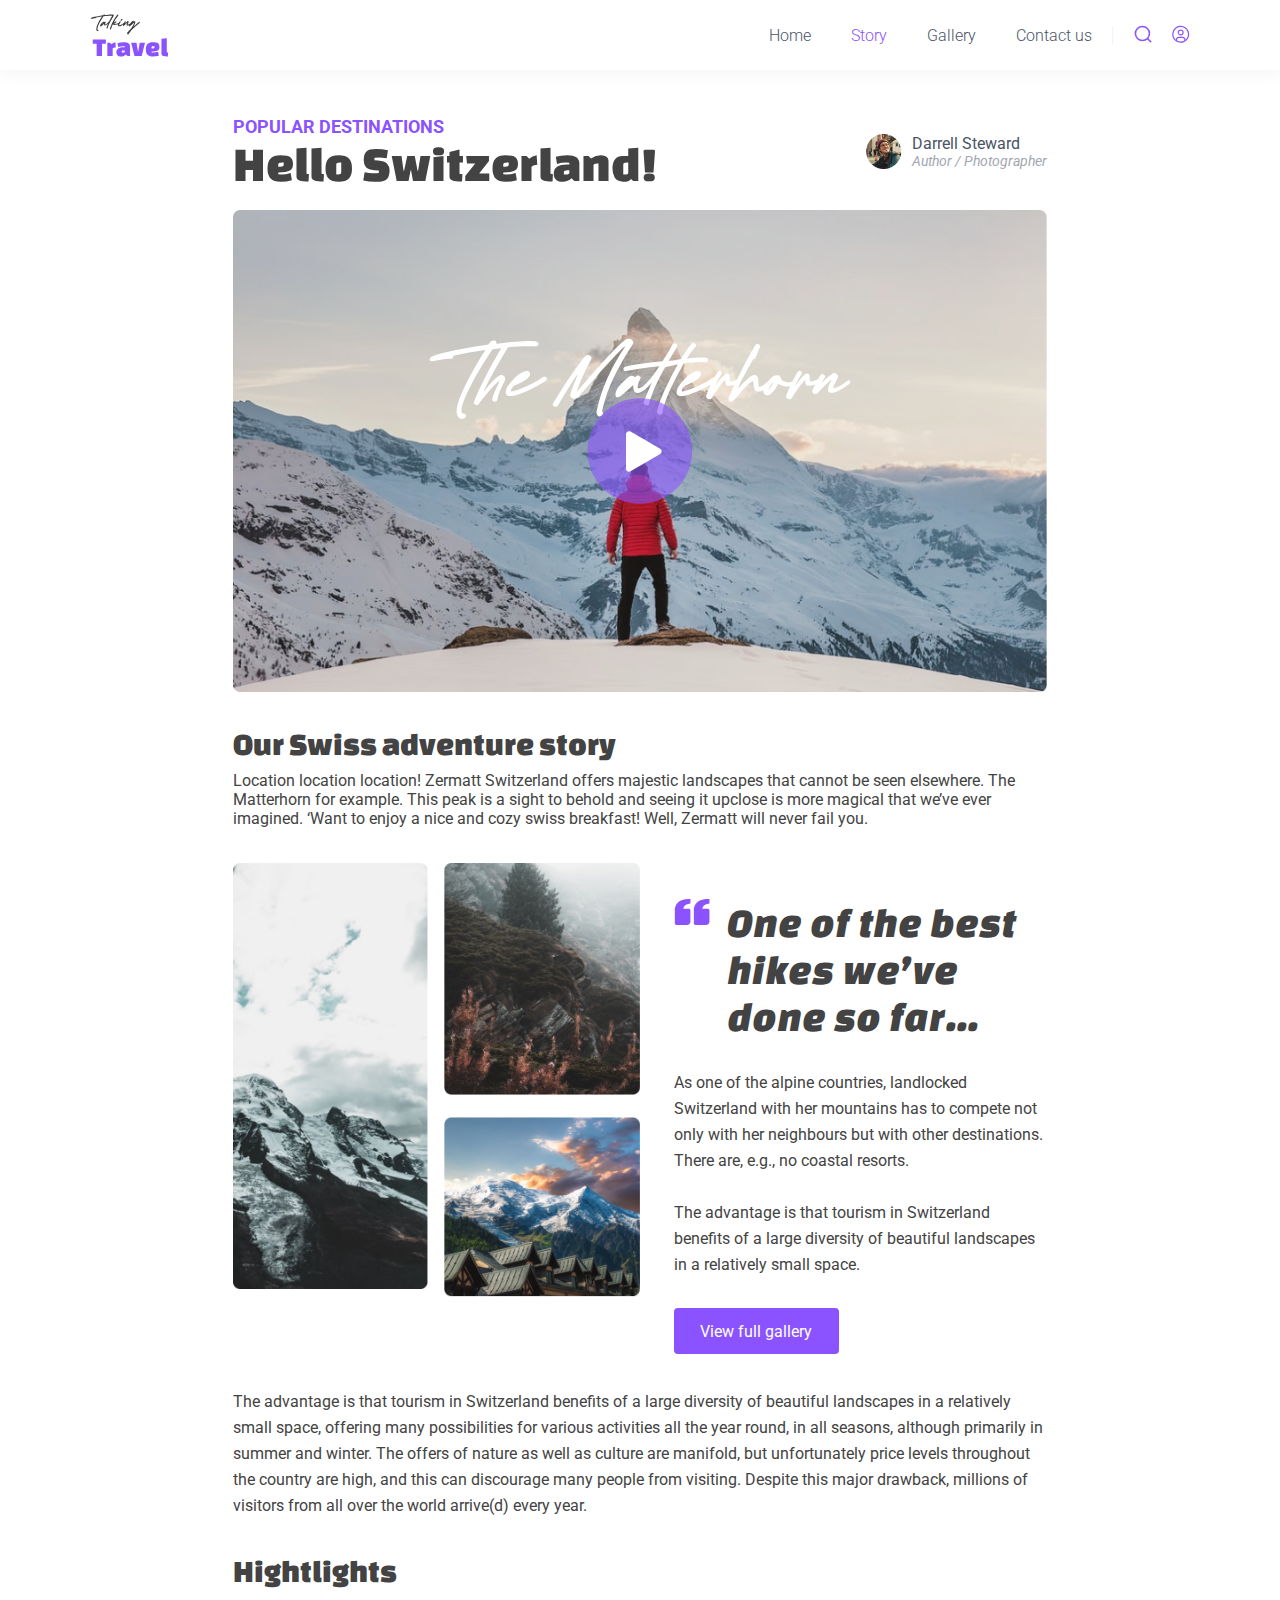
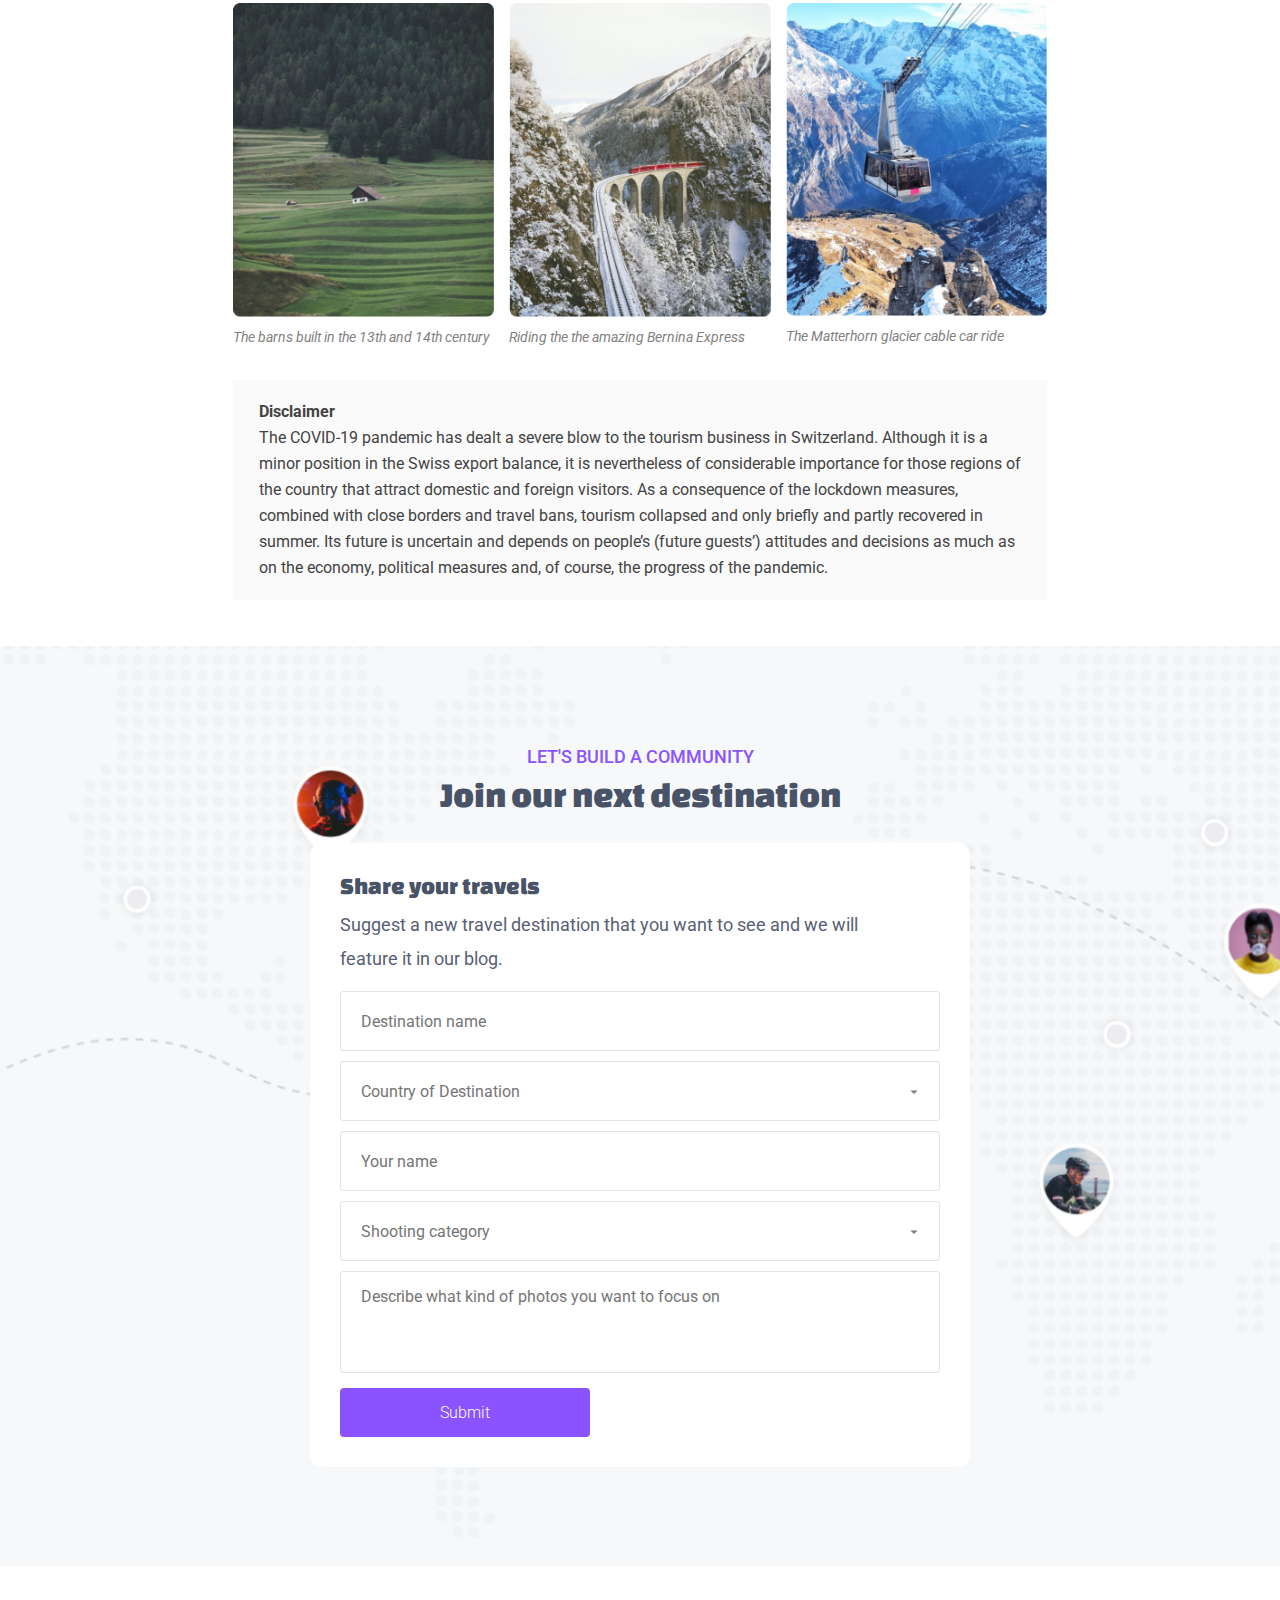
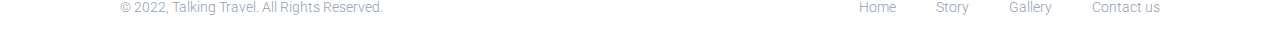
==== second.html @ 661da9ea "Second page done" ====
<!DOCTYPE html>
<html lang="en">

<head>
    <meta charset="UTF-8">
    <meta name="viewport" content="width=device-width, initial-scale=1.0">
    <title>Talking Travel</title>
    <link rel="preconnect" href="https://fonts.googleapis.com">
    <link rel="preconnect" href="https://fonts.gstatic.com" crossorigin>
    <link
        href="https://fonts.googleapis.com/css2?family=Roboto:ital,wght@0,100;0,300;0,400;0,500;0,700;0,900;1,100;1,300;1,400;1,500;1,700;1,900&display=swap"
        rel="stylesheet">
    <link href="https://fonts.googleapis.com/css2?family=Changa+One:ital@0;1&display=swap" rel="stylesheet">
    <link rel="stylesheet" href="src/style.css">
</head>

<body>
    <nav class="nav_section">
        <div class="nav_elements">
            <img src="src/img/logo.svg" alt="" class="logo">
            <div class="nav_menu_section">
                <ul class="nav_links">
                    <li class="nav_link">Home</li>
                    <li class="nav_link active_link">Story</li>
                    <li class="nav_link">Gallery</li>
                    <li class="nav_link">Contact us</li>
                </ul>
                <img src="src/img/line.svg" alt="">
                <button class="nav_menu_button">
                    <img src="src/img/search.svg" alt="">
                </button>
                <button class="nav_menu_button">
                    <img src="src/img/profile.svg" alt="">
                </button>
            </div>
        </div>
    </nav>
    <section class="main_content_grid">
        <div></div>
        <div class="blog_article_page">
            <section class="article_hero_section">
                <div class="article_hero_header">
                    <div class="article_hero_header_texts">
                        <span class="article_hero_header_category">POPULAR DESTINATIONS</span>
                        <span class="article_hero_header_title">Hello Switzerland!</span>
                    </div>
                    <div class="article_hero_header_author">
                        <div class="article_hero_header_author_avatar_container">
                            <img src="src/img/Avatar.png" alt="" class="article_hero_header_author_avatar">
                        </div>
                        <div class="article_hero_header_author_texts">
                            <span class="article_hero_header_author_name">Darrell Steward</span>
                            <span class="article_hero_header_author_status">Author / Photographer</span>
                        </div>
                    </div>
                </div>
                <div class="article_hero_video_container">
                    <img src="src/img/hero_video_play_button.svg" alt="" class="article_hero_video_button">
                    <img src="src/img/hero_video_title.svg" alt="" class="article_hero_video_title">
                    <img src="src/img/Article Hero Image.png" alt="" class="article_hero_video_background">
                </div>
            </section>
            <section class="paragraph">
                <span class="paragraph_title">Our Swiss adventure story</span>
                <span class="paragraph_description">Location location location! Zermatt Switzerland offers majestic landscapes that cannot be seen elsewhere. The Matterhorn for example. This peak is a sight to behold and seeing it upclose is more magical that we’ve ever imagined. ‘Want to enjoy a nice and cozy swiss breakfast! Well, Zermatt will never fail you.</span>
            </section>
            <section class="callout_container">
                <div class="callout_img_grid_container">
                    <div class="callout_main_img">
                        <img src="src/img/Callout Swiss Winter Image.png" alt="">
                    </div>
                    <div class="callout_second_img_grid">
                        <img src="src/img/Callout Switzerland Mountains Pop-up.png" alt="">
                        <img src="src/img/Callout Switzerland sunset image.png" alt="">
                    </div>
                </div>
                <div class="callout_content">
                    <div class="callout_title_container">
                        <img src="src/img/paragraph_title.svg" alt="" class="callout_title_img">
                        <span class="callout_title">One of the best hikes we’ve done so far...</span>
                    </div>
                    <div class="callout_text">
                        <span>As one of the alpine countries, landlocked Switzerland with her mountains has to compete not only with her neighbours but with other destinations. There are, e.g., no coastal resorts.</span> 
                        <br>
                        <br>
                        <span>The advantage is that tourism in Switzerland benefits of a large diversity of beautiful landscapes in a relatively small space.</span>
                    </div>
                    <button class="callout_button">View full gallery</button>
                </div>
            </section>
            <span class="callout_text">The advantage is that tourism in Switzerland benefits of a large diversity of beautiful landscapes in a relatively small space, offering many possibilities for various activities all the year round, in all seasons, although primarily in summer and winter. The offers of nature as well as culture are manifold, but unfortunately price levels throughout the country are high, and this can discourage many people from visiting. Despite this major drawback, millions of visitors from all over the world arrive(d) every year.</span>
            <section class="hightlights_section">
                <span class="hightlights_title">Hightlights</span>
                <div class="hightlights_grid">
                    <div class="hightlights_card">
                        <img src="src/img/Highlight Image.png" alt="">
                        <span class="hightlights_card_description">The barns built in the 13th and 14th century</span>
                    </div>
                    <div class="hightlights_card">
                        <img src="src/img/Highlight Image-2.png" alt="">
                        <span class="hightlights_card_description">Riding the the amazing Bernina Express</span>
                    </div>
                    <div class="hightlights_card">
                        <img src="src/img/Highlight Image-3.png" alt="">
                        <span class="hightlights_card_description">The Matterhorn glacier cable car ride</span>
                    </div>
                </div>
            </section>
            <section class="disclaimer_section">
                <span class="disclaimer_title">Disclaimer</span>
                <br>
                <span class="disclaimer_description">The COVID-19 pandemic has dealt a severe blow to the tourism business in Switzerland. Although it is a minor position in the Swiss export balance, it is nevertheless of considerable importance for those regions of the country that attract domestic and foreign visitors. As a consequence of the lockdown measures, combined with close borders and travel bans, tourism collapsed and only briefly and partly recovered in summer. Its future is uncertain and depends on people’s (future guests’) attitudes and decisions as much as on the economy, political measures and, of course, the progress of the pandemic.</span>
            </section>
        </div>
        <div></div>
    </section>
    <section class="share_wrapper" style="padding-top: 46px;">
        <section class="share_container">
            <div class="share_wrapper">
                <div class="discover_texts">
                    <span class="discover_category">LET'S BUILD A COMMUNITY</span>
                    <span class="discover_title">Join our next destination</span>
                </div>
                <div class="share_content_wrapper">
                    <div class="share_content">
                        <div class="share_texts">
                            <span class="share_content_title">Share your travels</span>
                            <span class="share_content_description">Suggest a new travel destination that you want to see
                                and we will feature it in our blog.</span>
                        </div>
                        <div class="share_inputs">
                            <input type="text" class="share_input" placeholder="Destination name">
                            <div class="dropdown-container">
                                <input list="countries" class="share_input" placeholder="Country of Destination">
                                <datalist id="countries">
                                    <option value="Austria">
                                    <option value="Russia">
                                    <option value="United Kingdom">
                                    <option value="United States">
                                </datalist>
                            </div>
                            <input type="text" class="share_input" placeholder="Your name">
                            <div class="dropdown-container">
                                <input list="categories" class="share_input" placeholder="Shooting category">
                                <datalist id="categories">
                                    <option value="Rifle Shooting">
                                    <option value="Pistol Shooting">
                                    <option value="Moving Target Shooting">
                                    <option value="Long-Range Shooting">
                                </datalist>
                            </div>
                            <textarea type="text" class="share_input"
                                placeholder="Describe what kind of photos you want to focus on"
                                style="height: 102px; vertical-align: top; padding-top: 15px; resize: none;"></textarea>
                        </div>
                        <button class="share_submit">Submit</button>
                    </div>
                </div>
            </div>
        </section>
    </section>
    <footer>
        <div class="footer_section">
            <div class="rights_reserved">
                <span>© 2022, Talking Travel. All Rights Reserved.</span>
            </div>
            <div class="list_container">
                <ul class="footer_links">
                    <li class="footer_link">Home</li>
                    <li class="footer_link">Story</li>
                    <li class="footer_link">Gallery</li>
                    <li class="footer_link">Contact us</li>
                </ul>
            </div>
        </div>
    </footer>
</body>

</html>
---- src/style.css ----
* {
    padding: 0;
    margin: 0;
    font-family: "Roboto", sans-serif;
}

:root {
    --main-text-color: #495367;
    --secondary-text-color: #8A53FF;
    --description-text-color: #576074;
    --paragraph-text-color: #434343;
}

.nav_section {
    height: 70px;
    padding-inline: 90px;
    align-content: center;
    box-shadow: 0px 4px 16px 0px #0000000A;
}

.nav_elements, .nav_links {
    display: flex;
    flex-direction: row;
    list-style: none;
    align-items: center;
}

.nav_elements {
    justify-content: space-between;
}

.nav_links {
    gap: 40px;
    font-weight: 300;
    color: var(--main-text-color);
    font-size: 16px;
}

.active_link {
    color: var(--secondary-text-color);
}

.nav_menu_section {
    display: flex;
    gap: 20px;
    flex-direction: row;
}

.nav_menu_button {
    outline: none;
    border: none;
    background: none;
}

.nav_menu_button>img {
    width: 18px;
    height: 18px;
}

.hero_container {
    background: url(img/background.png) no-repeat;
    background-size:cover;
    width: 100%;
}

.hero_content_wrapper {
    width: 100%;
    background: linear-gradient(90deg, rgba(255,255,255,1) 0%, rgba(255,255,255,0) 78%);
}

.hero_content {
    width: 50%;
    height: 100%;
    display: flex;
    flex-direction: column;
    justify-content: center;
    align-items: start;
    padding: 200px 300px ;
}

.hero_title {
    font-size: 56px;
    font-family: "Changa One", sans-serif;
}

.hero_texts {
    width: 396px;
    display: flex;
    gap: 10px;
    font-weight: 400;
    flex-direction: column;
    color: var(--main-text-color);
    margin-bottom: 25px;
}

.hero_main_button {
    font-size: 12px;
    background: var(--secondary-text-color);
    color: white;
    padding: 12px 25px;
    border-radius: 3px;
}

.hero_play_button_icon {
    height: 15px;
    align-content: center;
    padding: 10px;
    border-radius: 50%;
    background-color: #8953ff12;
}

.hero_play_button_icon>img {
    height: 15px;
    width: 15px;
}

.hero_play_button {
    gap: 10px;
    display: flex;
    align-items: center;
    color: var(--main-text-color);
    font-size: 12px;
}

.hero_buttons {
    display: flex;
    flex-direction: row;
    gap: 20px;
}

.featured_destination_container {
    padding: 100px 300px;
}

.featured_img_container {
    margin-right: 40px;
}

.featured_destination_wrapper {
    display: flex;
    flex-direction: row;
}

.featured_content {
    display: flex;
    padding: 24px 0px;
    flex-direction: column;
}

.featured_category {
    color: var(--secondary-text-color);
    font-weight: 500;
    font-size: 18px;
}

.featured_texts {
    display: flex;
    gap: 8px;
    flex-direction: column;
    width: 500px;
    margin-bottom: 24px;
}

.featured_title {
    font-family: "Changa One";
    font-size: 36px;
    color: var(--main-text-color)
}

.featured_description {
    color: var(--main-text-color);
    line-height: 33px;
    font-size: 18px;
}

.featured_button {
    display: flex;
    flex-direction: row;
    align-items: center;
    gap: 10px;
    color: var(--secondary-text-color);
    font-weight: 300;
}

.featured_play_button_icon > img {
    filter: brightness(0) saturate(100%) invert(100%);
    width: 16px;
    height: 16px;
}

.featured_play_button_icon {
    width: 36px;
    height: 36px;
    align-items: center;
    display: flex;
    justify-content: center;
    background-color: var(--secondary-text-color);
    border-radius: 50%;
}

.discover_container {
    padding: 50px 300px;
}

.discover_content {
    display: flex;
    justify-content: center;
    flex-direction: column;
    gap: 48px;
}

.discover_texts {
    display: flex;
    flex-direction: column;
    text-align: center;
    gap: 8px;
}

.discover_category {
    color: var(--secondary-text-color);
    font-size: 18px;
    font-weight: 500;
}

.discover_title {
    color: var(--main-text-color);
    font-size: 36px;
    font-family: "Changa One";
}

.locations_grid {
    display: grid;
    grid-template-columns: 1fr 1fr 1fr 1fr;
}

.location_card {
    display: flex;
    flex-direction: column;
    align-items: center;
    justify-content: center;
    text-align: center;
    gap: 10px;
}

.location_card_title {
    color: var(--main-text-color);
    font-family: "Changa One";
    font-size: 24px;
}

.location_card_img_container>img {
    width: 240px;
}

.location_card_button {
    color: var(--secondary-text-color);
    font-size: 16px;
    font-weight: 300;
}

.share_container {
    background: url(img/share_background.png);
    background-repeat: no-repeat;
    background-size: cover;
    display: flex;
    justify-content: center;
    padding: 100px 0px;
}

.share_wrapper {
    gap: 30px;
    display: flex;
    flex-direction: column;
}

.share_content_wrapper {
    background-color: #fff;
    padding: 30px;
    border-radius: 12px;
    width: 600px;
}

.share_content {
    display: flex;
    flex-direction: column;
    gap: 15px;
}

.share_content_title {
    color: var(--main-text-color);
    font-family: "Changa One";
    font-size: 24px;
}

.share_texts {
    display: flex;
    flex-direction: column;
    gap: 10px;
}

.share_content_description {
    color: var(--description-text-color);
    font-size: 18px;
    width: 550px;
    line-height: 34px;
}

.share_inputs {
    display: flex;
    flex-direction: column;
    gap: 10px;
}

.share_input {
    height: 56px;
    outline: none;
    border: #0000001d 1px solid;
    border-radius: 4px;
    font-size: 16px;
    font-weight: 400;
    padding: 0px 20px;
    width: 100%;
    box-sizing: border-box; 
}

.dropdown-container {
    position: relative;
    display: inline-block;
    width: 100%;
}

.share_input {
    height: 60px;
    outline: none;
    border: #0000001d 1px solid;
    border-radius: 4px;
    font-size: 16px;
    font-weight: 400;
    padding: 0px 40px 0px 20px;
    width: 100%;
    box-sizing: border-box;
    background-color: #fff;
    appearance: none;
    -webkit-appearance: none;
}

.dropdown-container::after {
    content: "▼";
    font-size: 12px;
    color: grey; 
    position: absolute;
    right: 20px;
    top: 52%;
    transform: translateY(-50%) scaleY(50%);
    pointer-events: none;
}

.share_submit {
    color: #fff;
    background-color: var(--secondary-text-color);
    padding: 15px 100px;
    border: none;
    font-size: 16px;
    font-weight: 300;
    border-radius: 4px;
    width: max-content;
}

input::-webkit-calendar-picker-indicator {
    opacity: 0; 
}

.recent_container {
    padding: 100px 300px;
}

.recent_wrapper {
    display: flex;
    flex-direction: column;
    text-align: center;
    gap: 50px;
}

.recent_main_grid {
    gap: 10px;
    display: grid;
    grid-template-columns: 1fr 1fr;
}

.recent_content_grid {
    display: grid;
    grid-template-rows: 1fr 1fr 1fr;
    gap: 20px;
    align-items: baseline
}

.recent_main_card {
    display: flex;
    flex-direction: column;
}

.recent_main_card_title {
    font-size: 24px;
    color: var(--main-text-color);
    font-family: "Changa One";
}

.recent_main_card_description {
    color: var(--description-text-color);
    font-size: 16px;
    line-height: 26px;
}

.recent_main_card_content {
    display: flex;
    align-items: center;
    justify-content: space-between;
    flex-direction: row;
    padding: 20px;
    background-color: #F9F9F9;
    border-bottom-left-radius: 8px;
    border-bottom-right-radius: 8px;
}

.recent_main_card_texts {
    display: flex;
    flex-direction: column;
    text-align: left;
    gap: 2px;
    width: 430px;
}

.recent_play_button_icon > img {
    filter: brightness(0) saturate(100%) invert(100%);
    width: 22px;
    height: 22px;
}

.recent_play_button_icon {
    width: 48px;
    height: 48px;
    align-items: center;
    display: flex;
    justify-content: center;
    background-color: var(--secondary-text-color);
    border-radius: 50%;
}

.recent_story_card {
    background-color: #F9F9F9;
    border-radius: 8px;
    padding: 8px;
}

.recent_story_card_content {
    display: flex;
    flex-direction: row;
    gap: 10px;
}

.recent_story_card_texts {
    padding-top: 8px;
    display: flex;
    flex-direction: column;
    gap: 8px;
}

.recent_story_card_title {
    font-size: 24px;
    color: var(--main-text-color);
    font-family: "Changa One";
}

.recent_story_card_img {
    height: 100%;
}

.recent_story_card_description {
    color: var(--description-text-color);
    font-size: 15px;
    line-height: 26px;
}

.recent_story_card_texts {
    display: flex;
    flex-direction: column;
    text-align: left;
}

.footer_section {
    height: 80px;
    padding: 0px 120px;
    display: flex;
    justify-content: space-between;
    align-items: center;
}

.footer_links {
    display: flex;
    flex-direction: row;
    list-style: none;
    align-items: center;
    gap: 40px;
    font-weight: 300;
    color: #939EB4;
    font-size: 14px;
}

.rights_reserved {
    font-weight: 300;
    color: #939EB4;
    font-size: 14px;
}

.main_content_grid {
    display: grid;
    grid-template-columns: 1fr 3.5fr 1fr;
    padding-top: 46px;
}

.article_hero_header {
    display: flex;
    flex-direction: row;
    justify-content: space-between;
    align-items: center;
}

.article_hero_header_texts {
    display: flex;
    flex-direction: column;
}

.article_hero_header_author {
    display: flex;
    flex-direction: row;
    gap: 10px;
}

.article_hero_header_author_texts {
    display: flex;
    flex-direction: column;
}

.article_hero_header_category {
    font-size: 18px;
    color: var(--secondary-text-color);
    font-weight: 700;
}

.article_hero_header_title {
    font-size: 50px;
    color: var(--paragraph-text-color);
    font-family: "Changa One";
}

.article_hero_header_author_name {
    font-size: 16px;
    color: var(--main-text-color);
    font-weight: 400;
}

.article_hero_header_author_status {
    font-size: 14px;
    color: #A2A7B1;
    font-weight: 400;
    font-style: italic;
}

.article_hero_section {
    display: flex;
    flex-direction: column;
    gap: 20px;
}

.article_hero_video_background {
    position: relative;
    width: 100%;
}

.article_hero_video_button {
    position: absolute;
    z-index: 10;
}

.article_hero_video_title {
    position: absolute;
    z-index: 9;
    padding-bottom: 145px;
    width: 33%;
}

.article_hero_video_container {
    align-items: center;
    justify-content: center;
    display: flex;
}

.paragraph {
    display: flex;
    flex-direction: column;
    gap: 10px;
    color: var(--paragraph-text-color);
}

.paragraph_title {
    font-size: 32px;
    font-family: "Changa One";
}

.paragraph_description {
    font-size: 16px;
    font-weight: 400;
}

.blog_article_page {
    display: flex;
    flex-direction: column;
    gap: 35px;
}

.callout_container {
    display: grid;
    grid-template-columns: 1fr 1fr;

}

.callout_img_grid_container {
    display: grid;
    grid-template-columns: 1fr 1fr;
    gap: 16px;
}

.callout_second_img_grid {
    display: grid;
    grid-template-rows: 1fr 1fr;
    gap: 16px;
}

.callout_main_img>img, .callout_second_img_grid>img {
    width: 100%;
}

.callout_content {
    display: flex;
    flex-direction: column;
    padding-left: 34px;
    gap: 30px;
    padding-top: 36px;
}

.callout_title_container {
    display: flex;
    flex-direction: row;
    gap: 17px;
    align-items: flex-start;
}

.callout_title {
    font-size: 42px;
    line-height: 47px;
    font-style: italic;
    color: var(--paragraph-text-color);
    font-family: "Changa One";
}

.callout_text {
    line-height: 26px;
    font-size: 16px;
    font-weight: 400;
    color: var(--paragraph-text-color);
}

.callout_button {
    background-color: var(--secondary-text-color);
    color: #fff;
    font-size: 16px;
    border: none;
    border-radius: 4px;
    height: 46px;
    width: 165px;
}

.hightlights_section {
    display: flex;
    flex-direction: column;
    gap: 15px;
}

.hightlights_grid {
    display: grid;
    gap: 15px;
    grid-template-columns: 1fr 1fr 1fr;
}

.hightlights_card {
    display: flex;
    flex-direction: column;
    gap: 12px;
}

.hightlights_card>img {
    width: 100%;
}

.hightlights_card_description {
    font-size: 14px;
    font-style: italic;
    color: #828181;
}

.hightlights_title {
    font-size: 32px;
    font-family: "Changa One";
    color: var(--paragraph-text-color);
}

.disclaimer_section {
    padding: 19px 26px;
    background-color: #FAFAFA;
}

.disclaimer_title {
    font-size: 16px;
    font-weight: 700;
    color: var(--paragraph-text-color);
    line-height: 26px;
}

.disclaimer_description {
    font-size: 16px;
    font-weight: 400;
    color: var(--paragraph-text-color);
    line-height: 26px;
}
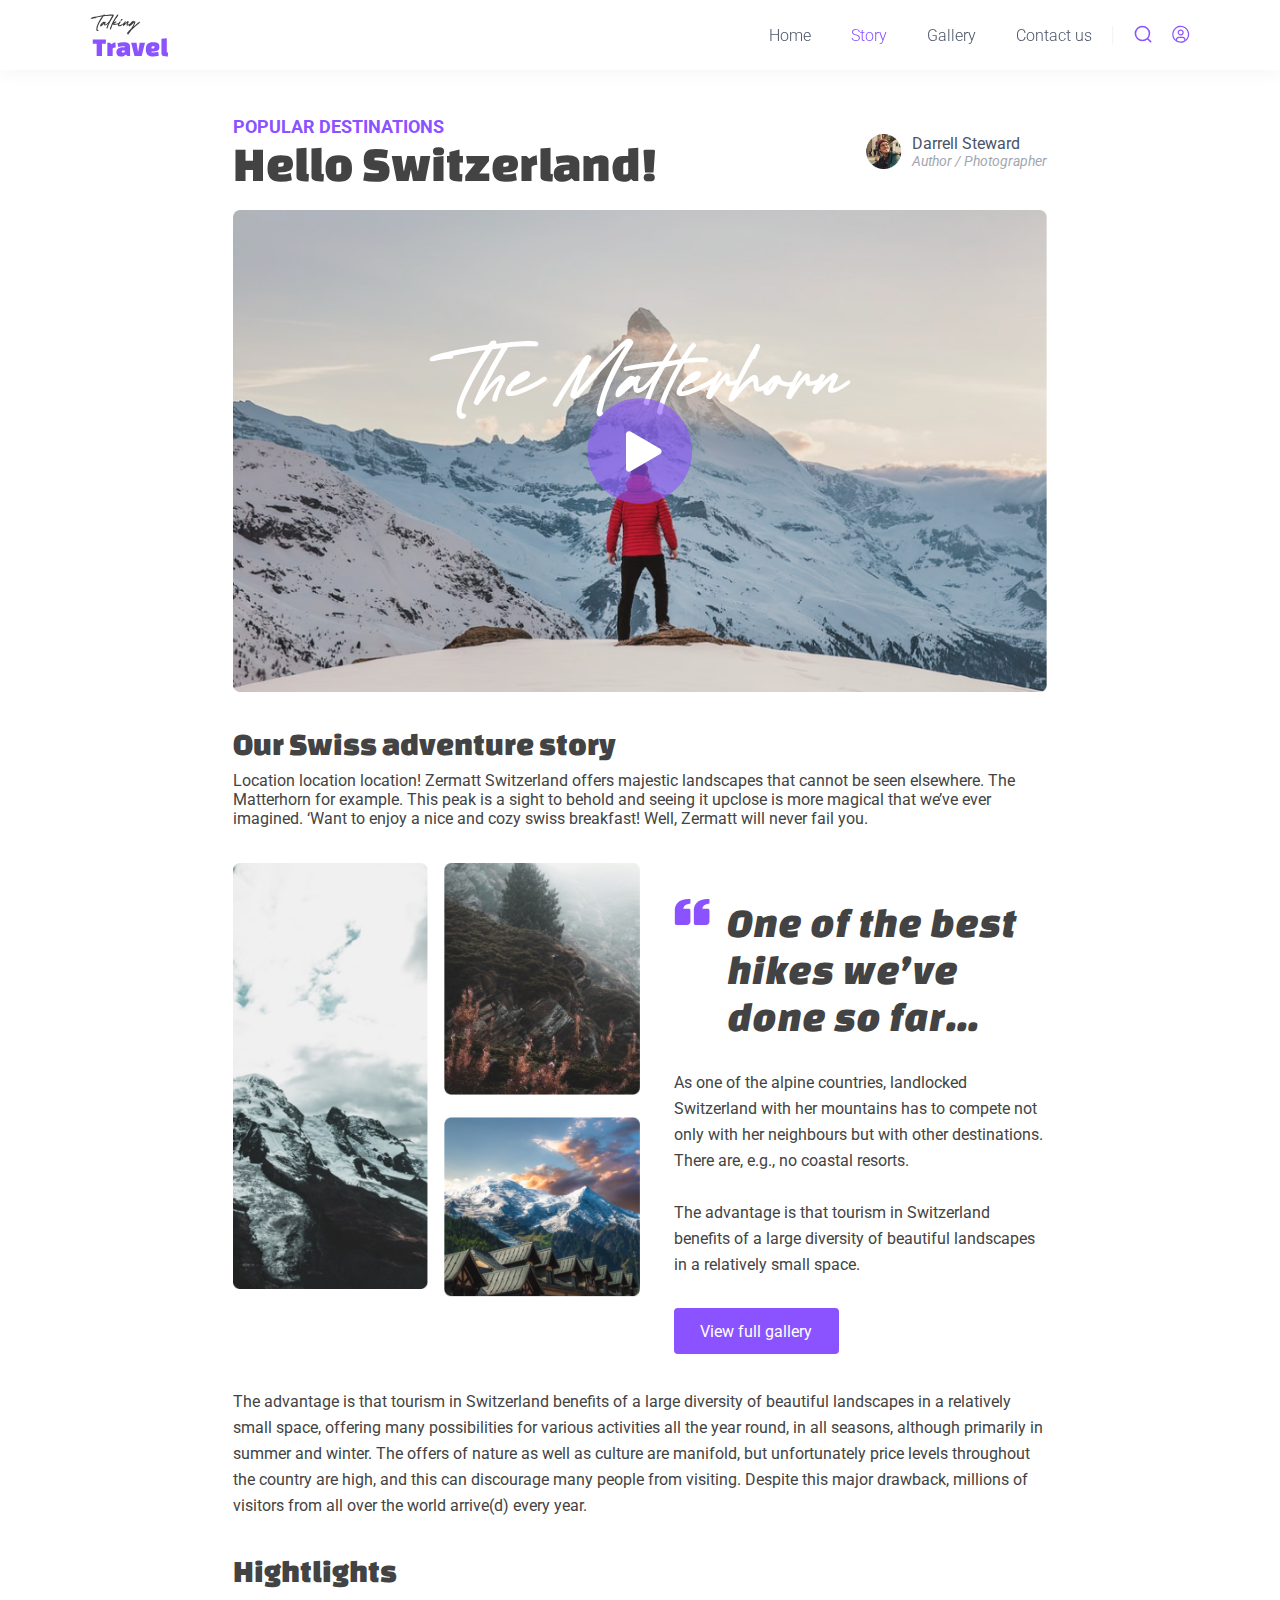
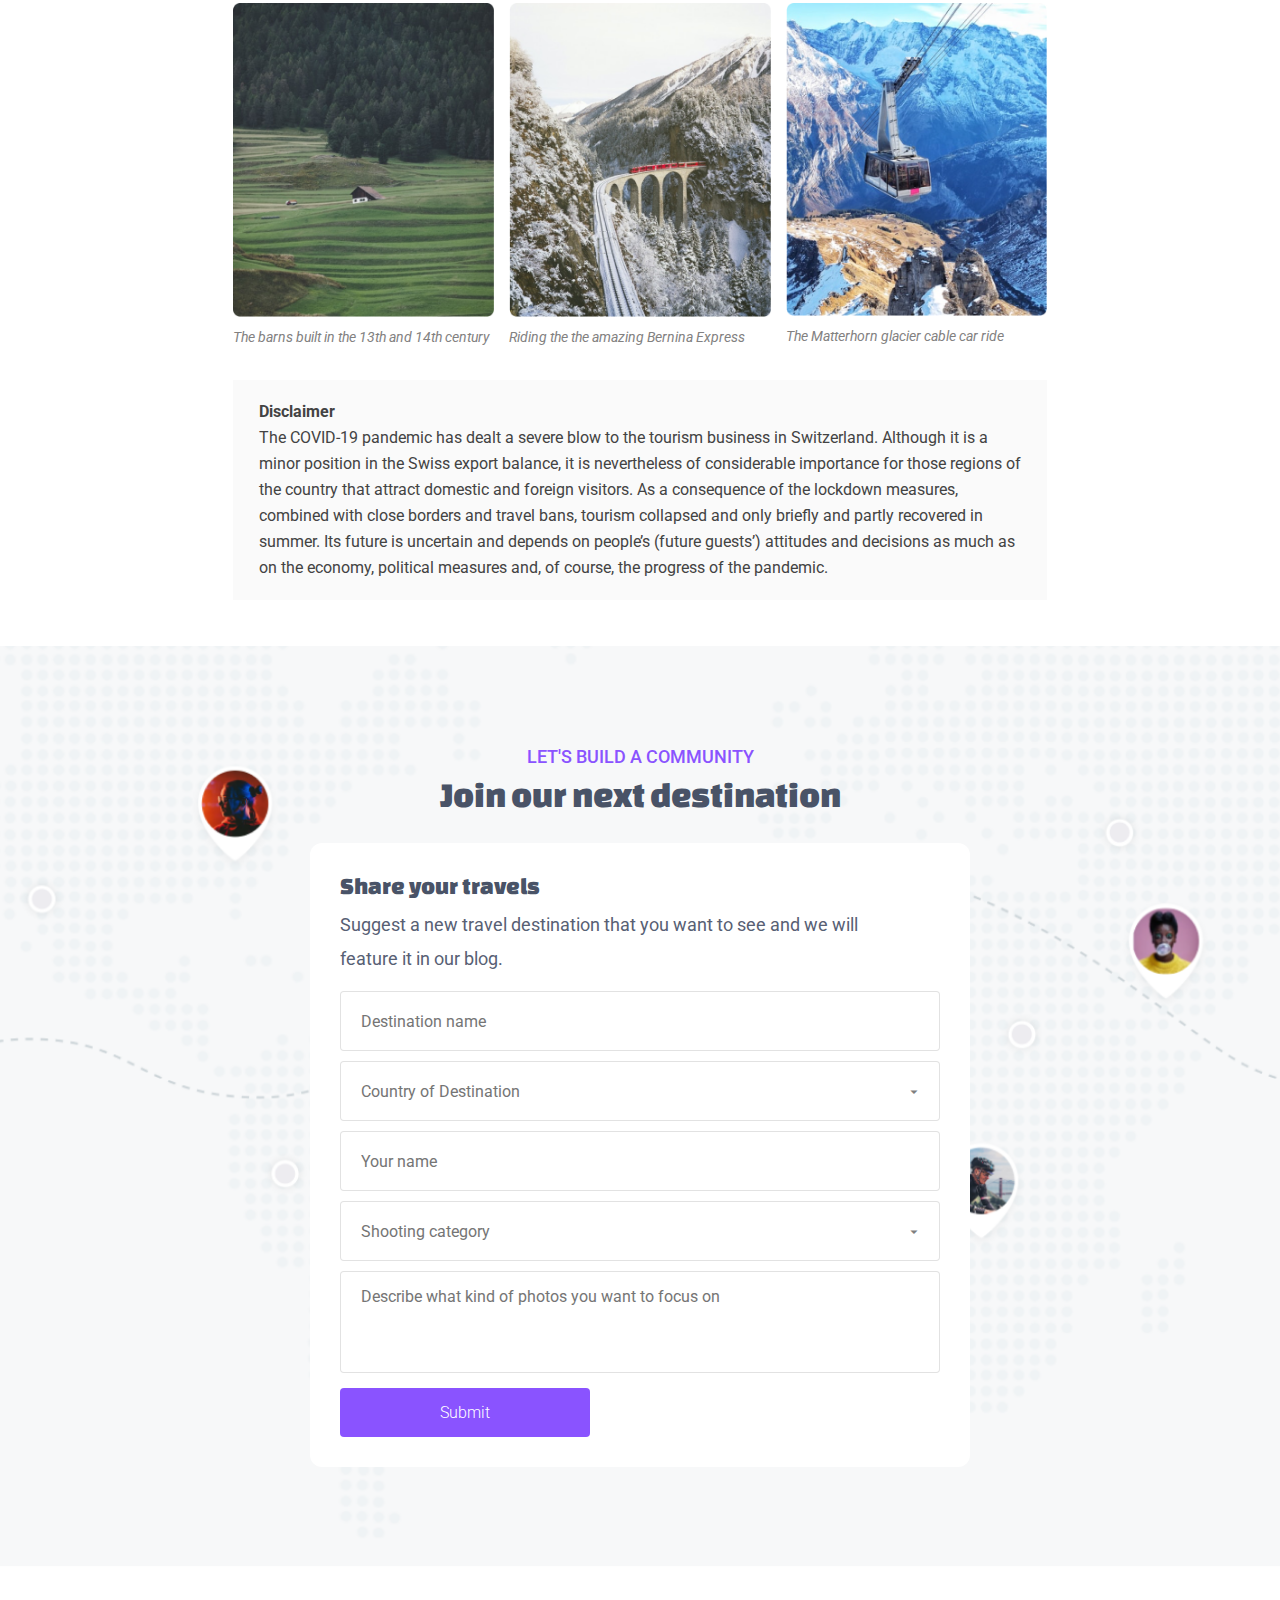
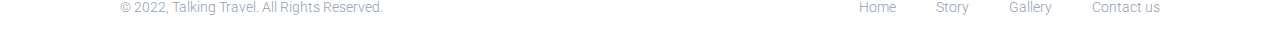
==== commit e1c778d7: "Add links and sticky to nav" ====
--- a/second.html
+++ b/second.html
@@ -20,8 +20,8 @@
             <img src="src/img/logo.svg" alt="" class="logo">
             <div class="nav_menu_section">
                 <ul class="nav_links">
-                    <li class="nav_link">Home</li>
-                    <li class="nav_link active_link">Story</li>
+                    <li class="nav_link"><a href="index.html">Home</a></li>
+                    <li class="nav_link active_link"><a href="#">Story</a></li>
                     <li class="nav_link">Gallery</li>
                     <li class="nav_link">Contact us</li>
                 </ul>
--- a/src/style.css
+++ b/src/style.css
@@ -16,6 +16,10 @@
     padding-inline: 90px;
     align-content: center;
     box-shadow: 0px 4px 16px 0px #0000000A;
+    position: sticky;
+    top: 0;
+    z-index: 100;
+    background: white;
 }
 
 .nav_elements, .nav_links {
@@ -261,6 +265,7 @@
 .share_container {
     background: url(img/share_background.png);
     background-repeat: no-repeat;
+    background-position: center;
     background-size: cover;
     display: flex;
     justify-content: center;
@@ -731,4 +736,13 @@
     font-weight: 400;
     color: var(--paragraph-text-color);
     line-height: 26px;
+}
+
+.nav_link>a {
+    text-decoration: none;
+    color: var(--main-text-color);
+}
+
+.active_link>a {
+    color: var(--secondary-text-color);
 }